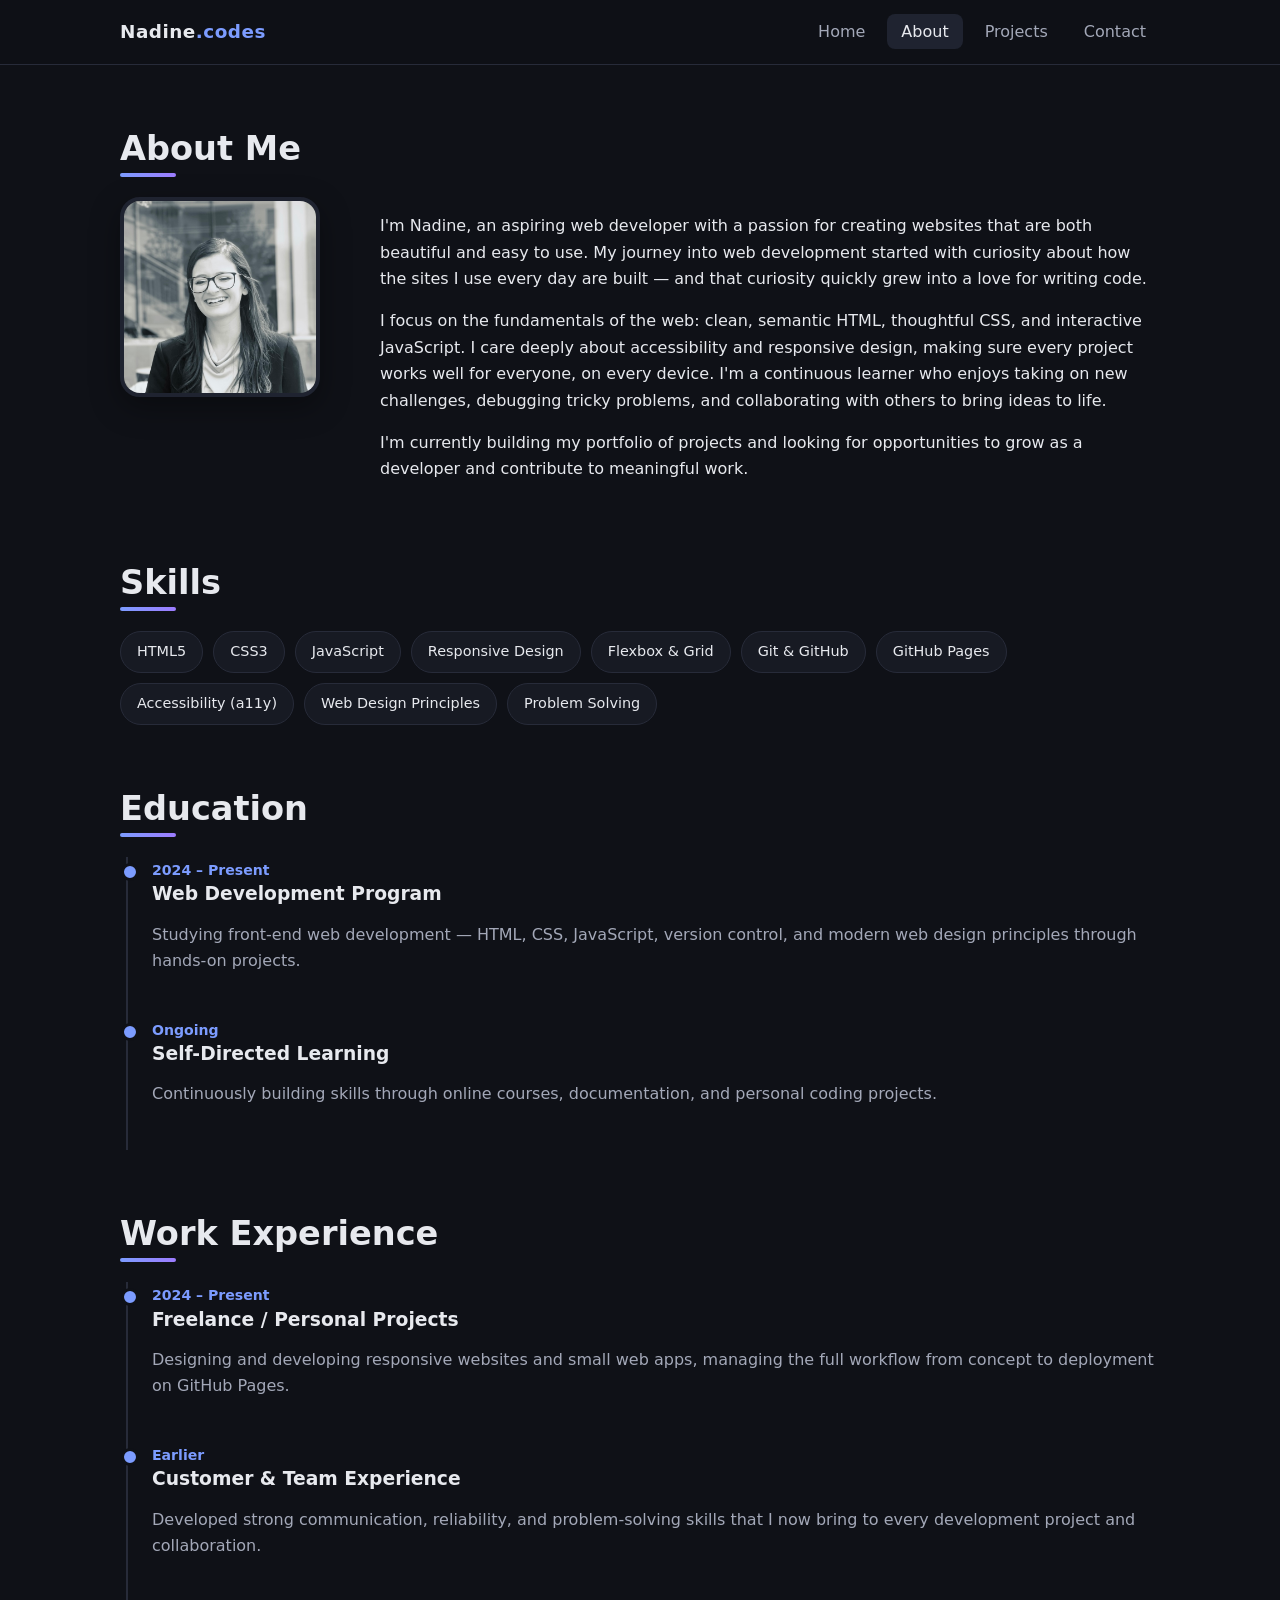
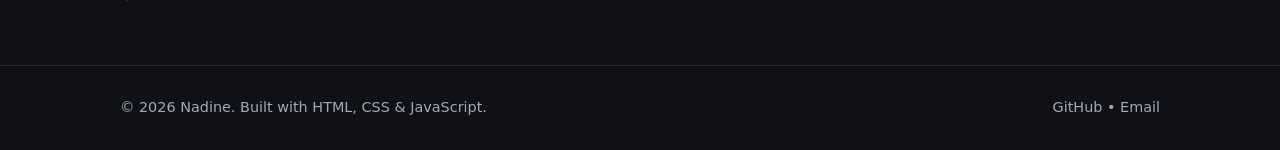
==== about.html @ cf7e8927 "Add portfolio website: home, about, projects, contact pages" ====
<!DOCTYPE html>
<html lang="en">
<head>
  <meta charset="UTF-8" />
  <meta name="viewport" content="width=device-width, initial-scale=1.0" />
  <title>About | Nadine</title>
  <meta name="description" content="About Nadine — background, skills, education, and work experience." />
  <link rel="stylesheet" href="style.css" />
</head>
<body>
  <nav class="navbar">
    <div class="container nav-inner">
      <a href="index.html" class="brand">Nadine<span>.codes</span></a>
      <button class="nav-toggle" aria-label="Toggle navigation">
        <span></span><span></span><span></span>
      </button>
      <ul class="nav-links">
        <li><a href="index.html">Home</a></li>
        <li><a href="about.html" class="active">About</a></li>
        <li><a href="projects.html">Projects</a></li>
        <li><a href="contact.html">Contact</a></li>
      </ul>
    </div>
  </nav>

  <!-- ===== Intro ===== -->
  <section>
    <div class="container">
      <h2 class="section-title">About Me</h2>
      <div class="about-grid">
        <img class="avatar-sm" src="images/profile.jpeg" alt="Professional photo of Nadine" />
        <div>
          <p>
            I'm Nadine, an aspiring web developer with a passion for creating
            websites that are both beautiful and easy to use. My journey into
            web development started with curiosity about how the sites I use
            every day are built — and that curiosity quickly grew into a love for
            writing code.
          </p>
          <p>
            I focus on the fundamentals of the web: clean, semantic HTML,
            thoughtful CSS, and interactive JavaScript. I care deeply about
            accessibility and responsive design, making sure every project works
            well for everyone, on every device. I'm a continuous learner who
            enjoys taking on new challenges, debugging tricky problems, and
            collaborating with others to bring ideas to life.
          </p>
          <p>
            I'm currently building my portfolio of projects and looking for
            opportunities to grow as a developer and contribute to meaningful
            work.
          </p>
        </div>
      </div>
    </div>
  </section>

  <!-- ===== Skills ===== -->
  <section style="padding-top:0;">
    <div class="container">
      <h2 class="section-title">Skills</h2>
      <ul class="skills-list">
        <li>HTML5</li>
        <li>CSS3</li>
        <li>JavaScript</li>
        <li>Responsive Design</li>
        <li>Flexbox &amp; Grid</li>
        <li>Git &amp; GitHub</li>
        <li>GitHub Pages</li>
        <li>Accessibility (a11y)</li>
        <li>Web Design Principles</li>
        <li>Problem Solving</li>
      </ul>
    </div>
  </section>

  <!-- ===== Education ===== -->
  <section style="padding-top:0;">
    <div class="container">
      <h2 class="section-title">Education</h2>
      <div class="timeline">
        <div class="timeline-item">
          <span class="when">2024 – Present</span>
          <h3>Web Development Program</h3>
          <p class="muted">Studying front-end web development — HTML, CSS, JavaScript, version control, and modern web design principles through hands-on projects.</p>
        </div>
        <div class="timeline-item">
          <span class="when">Ongoing</span>
          <h3>Self-Directed Learning</h3>
          <p class="muted">Continuously building skills through online courses, documentation, and personal coding projects.</p>
        </div>
      </div>
    </div>
  </section>

  <!-- ===== Experience ===== -->
  <section style="padding-top:0;">
    <div class="container">
      <h2 class="section-title">Work Experience</h2>
      <div class="timeline">
        <div class="timeline-item">
          <span class="when">2024 – Present</span>
          <h3>Freelance / Personal Projects</h3>
          <p class="muted">Designing and developing responsive websites and small web apps, managing the full workflow from concept to deployment on GitHub Pages.</p>
        </div>
        <div class="timeline-item">
          <span class="when">Earlier</span>
          <h3>Customer &amp; Team Experience</h3>
          <p class="muted">Developed strong communication, reliability, and problem-solving skills that I now bring to every development project and collaboration.</p>
        </div>
      </div>
    </div>
  </section>

  <footer class="footer">
    <div class="container footer-inner">
      <span>© <span id="year"></span> Nadine. Built with HTML, CSS &amp; JavaScript.</span>
      <span>
        <a href="https://github.com/nadine-codes" target="_blank" rel="noopener">GitHub</a> •
        <a href="mailto:astroam3@gmail.com">Email</a>
      </span>
    </div>
  </footer>

  <script src="script.js"></script>
</body>
</html>
---- style.css ----
/* ===== Design tokens ===== */
:root {
  --bg: #0f1117;
  --surface: #171a23;
  --surface-2: #1f2330;
  --text: #e7e9ee;
  --muted: #a3a8b8;
  --accent: #7c9cff;
  --accent-2: #9d7cff;
  --border: #272b39;
  --radius: 14px;
  --shadow: 0 10px 30px rgba(0, 0, 0, 0.35);
  --maxw: 1080px;
  --font: "Segoe UI", system-ui, -apple-system, Roboto, Helvetica, Arial, sans-serif;
}

/* ===== Base ===== */
* { box-sizing: border-box; }

html { scroll-behavior: smooth; }

body {
  margin: 0;
  font-family: var(--font);
  background: var(--bg);
  color: var(--text);
  line-height: 1.65;
  -webkit-font-smoothing: antialiased;
}

a { color: var(--accent); text-decoration: none; }
a:hover { text-decoration: underline; }

img { max-width: 100%; display: block; }

.container {
  width: 100%;
  max-width: var(--maxw);
  margin: 0 auto;
  padding: 0 20px;
}

section { padding: 64px 0; }

h1, h2, h3 { line-height: 1.2; margin-top: 0; }
h1 { font-size: clamp(2rem, 5vw, 3rem); }
h2 { font-size: clamp(1.5rem, 4vw, 2.1rem); }

.section-title {
  position: relative;
  display: inline-block;
  margin-bottom: 28px;
}
.section-title::after {
  content: "";
  position: absolute;
  left: 0;
  bottom: -8px;
  width: 56px;
  height: 4px;
  border-radius: 4px;
  background: linear-gradient(90deg, var(--accent), var(--accent-2));
}

.muted { color: var(--muted); }
.center { text-align: center; }

/* ===== Buttons ===== */
.btn {
  display: inline-block;
  padding: 12px 22px;
  border-radius: 999px;
  font-weight: 600;
  border: 1px solid transparent;
  cursor: pointer;
  transition: transform 0.15s ease, box-shadow 0.15s ease, background 0.15s ease;
}
.btn:hover { text-decoration: none; transform: translateY(-2px); }
.btn-primary {
  background: linear-gradient(90deg, var(--accent), var(--accent-2));
  color: #0f1117;
  box-shadow: var(--shadow);
}
.btn-ghost {
  border-color: var(--border);
  color: var(--text);
  background: transparent;
}
.btn-ghost:hover { background: var(--surface-2); }

/* ===== Navbar ===== */
.navbar {
  position: sticky;
  top: 0;
  z-index: 100;
  background: rgba(15, 17, 23, 0.85);
  backdrop-filter: blur(10px);
  border-bottom: 1px solid var(--border);
}
.nav-inner {
  display: flex;
  align-items: center;
  justify-content: space-between;
  height: 64px;
}
.brand {
  font-weight: 800;
  font-size: 1.15rem;
  color: var(--text);
  letter-spacing: 0.5px;
}
.brand:hover { text-decoration: none; }
.brand span { color: var(--accent); }

.nav-links {
  display: flex;
  gap: 8px;
  list-style: none;
  margin: 0;
  padding: 0;
}
.nav-links a {
  color: var(--muted);
  padding: 8px 14px;
  border-radius: 8px;
  font-weight: 500;
}
.nav-links a:hover { color: var(--text); background: var(--surface-2); text-decoration: none; }
.nav-links a.active { color: var(--text); background: var(--surface-2); }

.nav-toggle {
  display: none;
  background: none;
  border: 1px solid var(--border);
  border-radius: 8px;
  width: 42px;
  height: 38px;
  cursor: pointer;
  flex-direction: column;
  justify-content: center;
  align-items: center;
  gap: 4px;
}
.nav-toggle span {
  width: 20px; height: 2px; background: var(--text); display: block;
  transition: 0.2s ease;
}

/* ===== Hero ===== */
.hero {
  padding: 80px 0 64px;
}
.hero-grid {
  display: grid;
  grid-template-columns: 1fr 320px;
  gap: 48px;
  align-items: center;
}
.hero .eyebrow {
  color: var(--accent);
  font-weight: 600;
  letter-spacing: 1px;
  text-transform: uppercase;
  font-size: 0.85rem;
}
.hero p.lead { font-size: 1.15rem; color: var(--muted); max-width: 60ch; }
.hero-actions { margin-top: 26px; display: flex; gap: 14px; flex-wrap: wrap; }

.avatar {
  width: 280px;
  height: 280px;
  border-radius: 50%;
  object-fit: cover;
  margin: 0 auto;
  border: 4px solid var(--surface-2);
  box-shadow: var(--shadow);
}
.avatar-sm {
  width: 200px;
  height: 200px;
  border-radius: 20px;
  object-fit: cover;
  border: 4px solid var(--surface-2);
  box-shadow: var(--shadow);
}

/* ===== Cards / grids ===== */
.grid { display: grid; gap: 22px; }
.grid-3 { grid-template-columns: repeat(3, 1fr); }
.grid-2 { grid-template-columns: repeat(2, 1fr); }

.card {
  background: var(--surface);
  border: 1px solid var(--border);
  border-radius: var(--radius);
  padding: 24px;
  transition: transform 0.18s ease, border-color 0.18s ease;
}
.card:hover { transform: translateY(-4px); border-color: var(--accent); }
.card h3 { margin-bottom: 8px; }
.card .tags { margin-top: 14px; display: flex; flex-wrap: wrap; gap: 8px; }
.tag {
  font-size: 0.78rem;
  background: var(--surface-2);
  color: var(--muted);
  padding: 4px 10px;
  border-radius: 999px;
  border: 1px solid var(--border);
}
.card-links { margin-top: 16px; display: flex; gap: 16px; font-weight: 600; font-size: 0.92rem; }

/* ===== About layout ===== */
.about-grid {
  display: grid;
  grid-template-columns: 220px 1fr;
  gap: 40px;
  align-items: start;
}
.skills-list { display: flex; flex-wrap: wrap; gap: 10px; padding: 0; list-style: none; margin: 0; }
.skills-list li {
  background: var(--surface);
  border: 1px solid var(--border);
  padding: 8px 16px;
  border-radius: 999px;
  font-size: 0.9rem;
}

.timeline { border-left: 2px solid var(--border); padding-left: 24px; margin-left: 6px; }
.timeline-item { position: relative; padding-bottom: 26px; }
.timeline-item::before {
  content: "";
  position: absolute;
  left: -31px;
  top: 6px;
  width: 12px; height: 12px;
  border-radius: 50%;
  background: var(--accent);
  border: 3px solid var(--bg);
}
.timeline-item h3 { margin-bottom: 2px; }
.timeline-item .when { color: var(--accent); font-size: 0.88rem; font-weight: 600; }

/* ===== Contact ===== */
.contact-grid { display: grid; grid-template-columns: 1fr 1fr; gap: 40px; }
.contact-list { list-style: none; padding: 0; margin: 0; }
.contact-list li { margin-bottom: 16px; display: flex; gap: 12px; align-items: center; }
.contact-list .ico {
  width: 40px; height: 40px; flex: none;
  display: grid; place-items: center;
  background: var(--surface-2); border-radius: 10px; font-size: 1.1rem;
}

form .field { margin-bottom: 18px; }
form label { display: block; margin-bottom: 6px; font-weight: 600; font-size: 0.92rem; }
form input, form textarea {
  width: 100%;
  padding: 12px 14px;
  background: var(--surface);
  border: 1px solid var(--border);
  border-radius: 10px;
  color: var(--text);
  font-family: inherit;
  font-size: 1rem;
}
form input:focus, form textarea:focus { outline: 2px solid var(--accent); border-color: transparent; }
.form-note { margin-top: 14px; font-size: 0.9rem; }
.form-note.ok { color: #6ee7a8; }

/* ===== Footer ===== */
.footer {
  border-top: 1px solid var(--border);
  padding: 30px 0;
  color: var(--muted);
  font-size: 0.9rem;
}
.footer .footer-inner { display: flex; justify-content: space-between; flex-wrap: wrap; gap: 12px; }
.footer a { color: var(--muted); }
.footer a:hover { color: var(--text); }

/* ===== Responsive ===== */
@media (max-width: 820px) {
  .hero-grid { grid-template-columns: 1fr; text-align: center; }
  .hero-actions { justify-content: center; }
  .avatar { order: -1; }
  .about-grid { grid-template-columns: 1fr; }
  .grid-3 { grid-template-columns: 1fr; }
  .grid-2 { grid-template-columns: 1fr; }
  .contact-grid { grid-template-columns: 1fr; }

  .nav-toggle { display: flex; }
  .nav-links {
    position: absolute;
    top: 64px;
    right: 0;
    left: 0;
    flex-direction: column;
    background: var(--surface);
    border-bottom: 1px solid var(--border);
    padding: 12px;
    gap: 4px;
    display: none;
  }
  .nav-links.open { display: flex; }
  .nav-links a { padding: 12px 14px; }
}
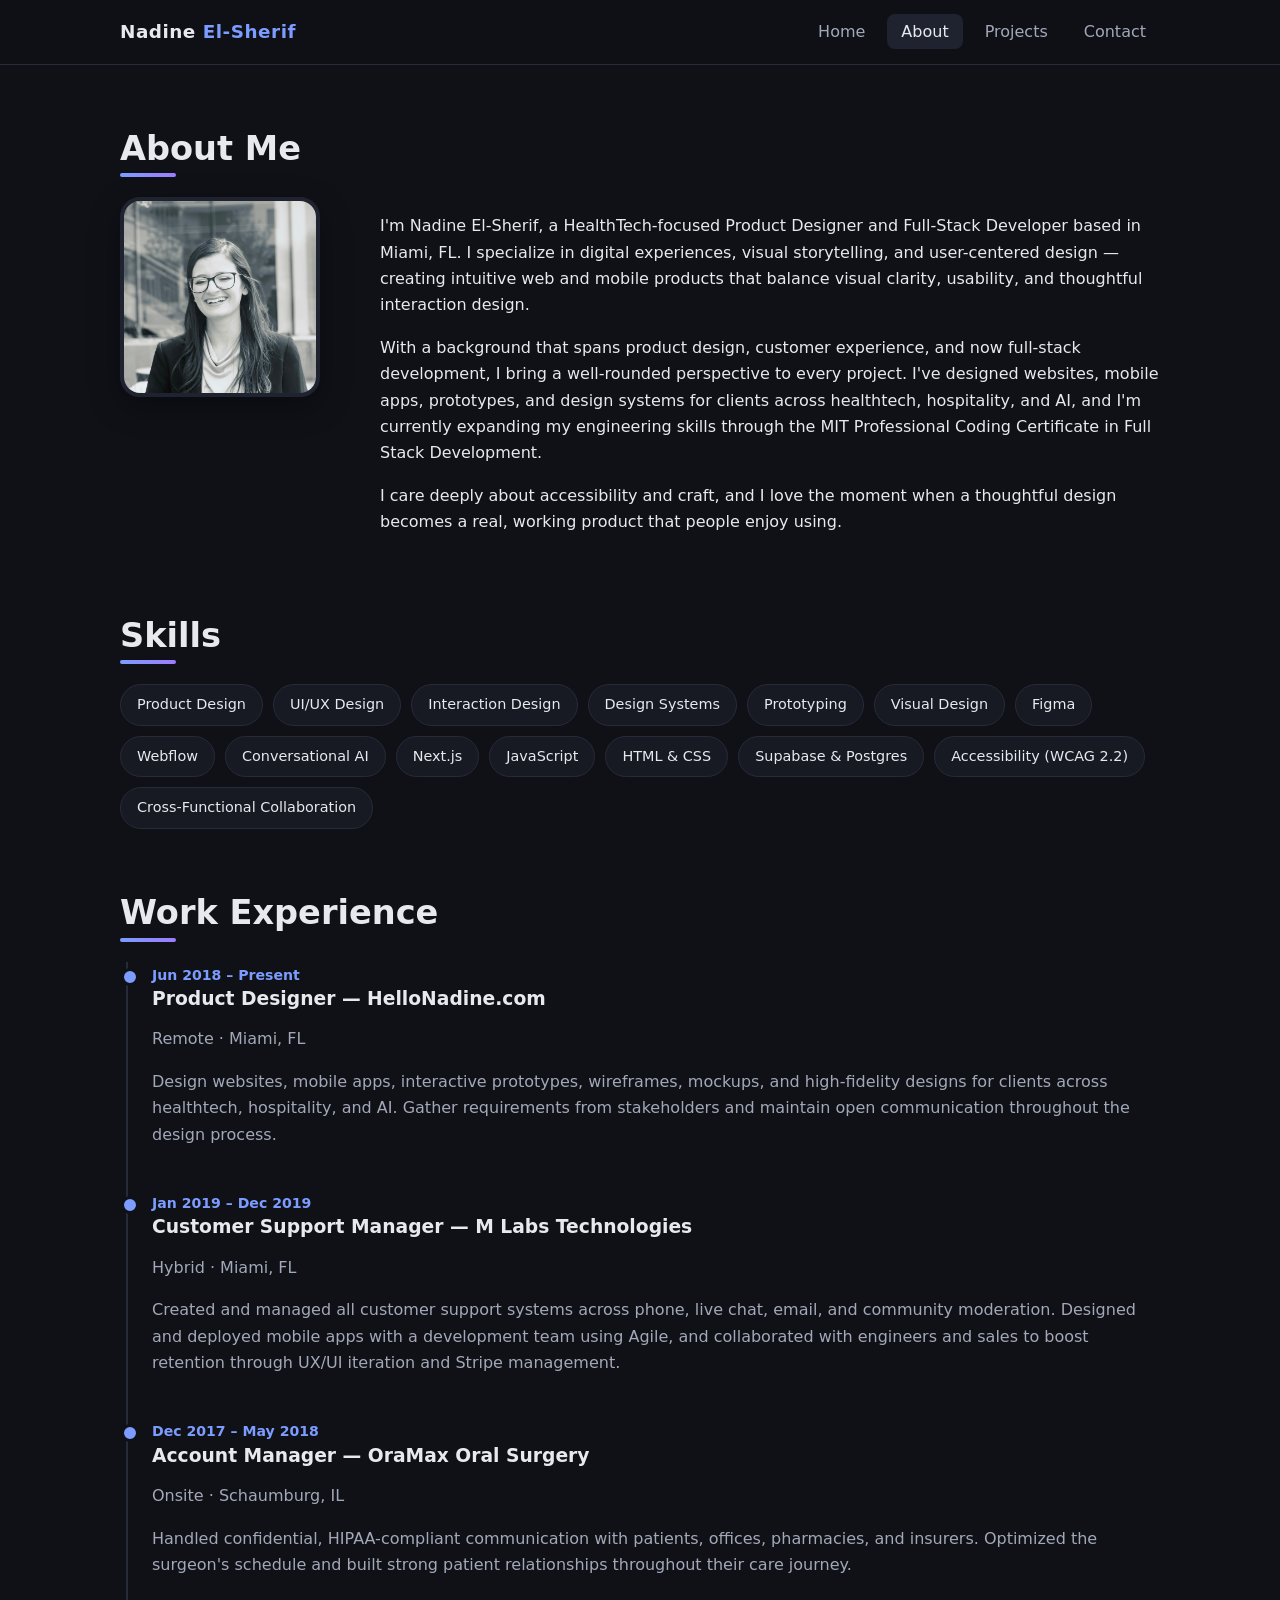
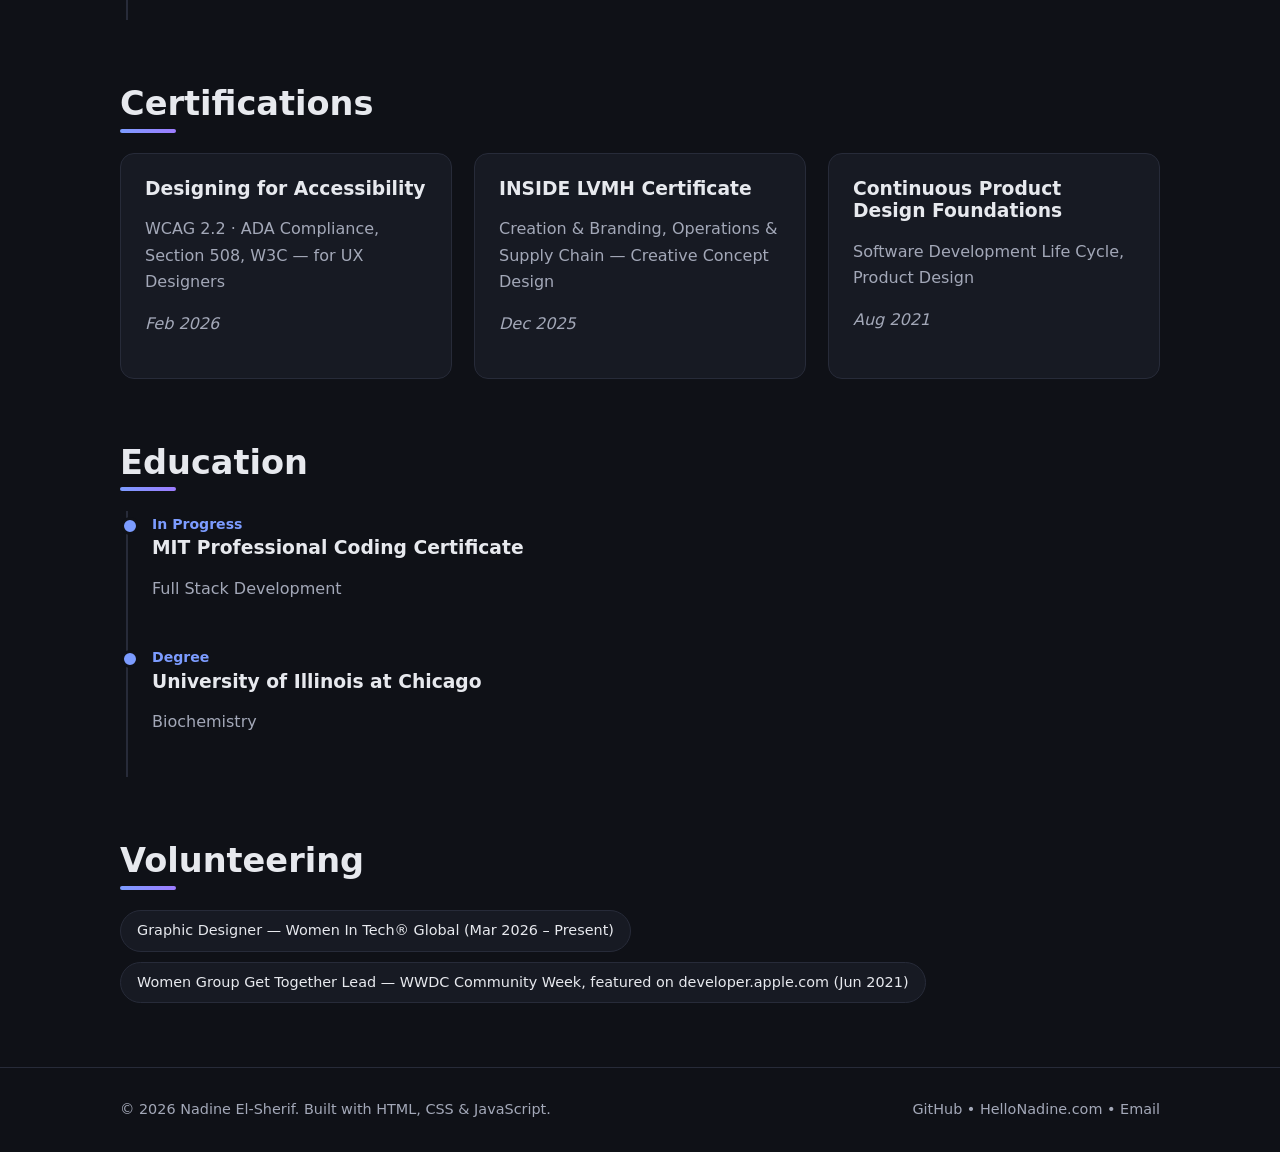
==== commit e6303edd: "Update portfolio content with real profile (Nadine El-Sherif)" ====
--- a/about.html
+++ b/about.html
@@ -3,14 +3,14 @@
 <head>
   <meta charset="UTF-8" />
   <meta name="viewport" content="width=device-width, initial-scale=1.0" />
-  <title>About | Nadine</title>
-  <meta name="description" content="About Nadine — background, skills, education, and work experience." />
+  <title>About | Nadine El-Sherif</title>
+  <meta name="description" content="About Nadine El-Sherif — Product Designer and Full-Stack Developer. Skills, experience, certifications, and education." />
   <link rel="stylesheet" href="style.css" />
 </head>
 <body>
   <nav class="navbar">
     <div class="container nav-inner">
-      <a href="index.html" class="brand">Nadine<span>.codes</span></a>
+      <a href="index.html" class="brand">Nadine<span> El-Sherif</span></a>
       <button class="nav-toggle" aria-label="Toggle navigation">
         <span></span><span></span><span></span>
       </button>
@@ -28,27 +28,27 @@
     <div class="container">
       <h2 class="section-title">About Me</h2>
       <div class="about-grid">
-        <img class="avatar-sm" src="images/profile.jpeg" alt="Professional photo of Nadine" />
+        <img class="avatar-sm" src="images/profile.jpeg" alt="Professional photo of Nadine El-Sherif" />
         <div>
           <p>
-            I'm Nadine, an aspiring web developer with a passion for creating
-            websites that are both beautiful and easy to use. My journey into
-            web development started with curiosity about how the sites I use
-            every day are built — and that curiosity quickly grew into a love for
-            writing code.
+            I'm Nadine El-Sherif, a HealthTech-focused Product Designer and
+            Full-Stack Developer based in Miami, FL. I specialize in digital
+            experiences, visual storytelling, and user-centered design — creating
+            intuitive web and mobile products that balance visual clarity,
+            usability, and thoughtful interaction design.
           </p>
           <p>
-            I focus on the fundamentals of the web: clean, semantic HTML,
-            thoughtful CSS, and interactive JavaScript. I care deeply about
-            accessibility and responsive design, making sure every project works
-            well for everyone, on every device. I'm a continuous learner who
-            enjoys taking on new challenges, debugging tricky problems, and
-            collaborating with others to bring ideas to life.
+            With a background that spans product design, customer experience, and
+            now full-stack development, I bring a well-rounded perspective to
+            every project. I've designed websites, mobile apps, prototypes, and
+            design systems for clients across healthtech, hospitality, and AI, and
+            I'm currently expanding my engineering skills through the MIT
+            Professional Coding Certificate in Full Stack Development.
           </p>
           <p>
-            I'm currently building my portfolio of projects and looking for
-            opportunities to grow as a developer and contribute to meaningful
-            work.
+            I care deeply about accessibility and craft, and I love the moment
+            when a thoughtful design becomes a real, working product that people
+            enjoy using.
           </p>
         </div>
       </div>
@@ -60,17 +60,88 @@
     <div class="container">
       <h2 class="section-title">Skills</h2>
       <ul class="skills-list">
-        <li>HTML5</li>
-        <li>CSS3</li>
+        <li>Product Design</li>
+        <li>UI/UX Design</li>
+        <li>Interaction Design</li>
+        <li>Design Systems</li>
+        <li>Prototyping</li>
+        <li>Visual Design</li>
+        <li>Figma</li>
+        <li>Webflow</li>
+        <li>Conversational AI</li>
+        <li>Next.js</li>
         <li>JavaScript</li>
-        <li>Responsive Design</li>
-        <li>Flexbox &amp; Grid</li>
-        <li>Git &amp; GitHub</li>
-        <li>GitHub Pages</li>
-        <li>Accessibility (a11y)</li>
-        <li>Web Design Principles</li>
-        <li>Problem Solving</li>
+        <li>HTML &amp; CSS</li>
+        <li>Supabase &amp; Postgres</li>
+        <li>Accessibility (WCAG 2.2)</li>
+        <li>Cross-Functional Collaboration</li>
       </ul>
+    </div>
+  </section>
+
+  <!-- ===== Experience ===== -->
+  <section style="padding-top:0;">
+    <div class="container">
+      <h2 class="section-title">Work Experience</h2>
+      <div class="timeline">
+        <div class="timeline-item">
+          <span class="when">Jun 2018 – Present</span>
+          <h3>Product Designer — HelloNadine.com</h3>
+          <p class="muted">Remote · Miami, FL</p>
+          <p class="muted">
+            Design websites, mobile apps, interactive prototypes, wireframes,
+            mockups, and high-fidelity designs for clients across healthtech,
+            hospitality, and AI. Gather requirements from stakeholders and
+            maintain open communication throughout the design process.
+          </p>
+        </div>
+        <div class="timeline-item">
+          <span class="when">Jan 2019 – Dec 2019</span>
+          <h3>Customer Support Manager — M Labs Technologies</h3>
+          <p class="muted">Hybrid · Miami, FL</p>
+          <p class="muted">
+            Created and managed all customer support systems across phone, live
+            chat, email, and community moderation. Designed and deployed mobile
+            apps with a development team using Agile, and collaborated with
+            engineers and sales to boost retention through UX/UI iteration and
+            Stripe management.
+          </p>
+        </div>
+        <div class="timeline-item">
+          <span class="when">Dec 2017 – May 2018</span>
+          <h3>Account Manager — OraMax Oral Surgery</h3>
+          <p class="muted">Onsite · Schaumburg, IL</p>
+          <p class="muted">
+            Handled confidential, HIPAA-compliant communication with patients,
+            offices, pharmacies, and insurers. Optimized the surgeon's schedule
+            and built strong patient relationships throughout their care journey.
+          </p>
+        </div>
+      </div>
+    </div>
+  </section>
+
+  <!-- ===== Certifications ===== -->
+  <section style="padding-top:0;">
+    <div class="container">
+      <h2 class="section-title">Certifications</h2>
+      <div class="grid grid-3">
+        <div class="card">
+          <h3>Designing for Accessibility</h3>
+          <p class="muted">WCAG 2.2 · ADA Compliance, Section 508, W3C — for UX Designers</p>
+          <p class="muted"><em>Feb 2026</em></p>
+        </div>
+        <div class="card">
+          <h3>INSIDE LVMH Certificate</h3>
+          <p class="muted">Creation &amp; Branding, Operations &amp; Supply Chain — Creative Concept Design</p>
+          <p class="muted"><em>Dec 2025</em></p>
+        </div>
+        <div class="card">
+          <h3>Continuous Product Design Foundations</h3>
+          <p class="muted">Software Development Life Cycle, Product Design</p>
+          <p class="muted"><em>Aug 2021</em></p>
+        </div>
+      </div>
     </div>
   </section>
 
@@ -80,44 +151,37 @@
       <h2 class="section-title">Education</h2>
       <div class="timeline">
         <div class="timeline-item">
-          <span class="when">2024 – Present</span>
-          <h3>Web Development Program</h3>
-          <p class="muted">Studying front-end web development — HTML, CSS, JavaScript, version control, and modern web design principles through hands-on projects.</p>
+          <span class="when">In Progress</span>
+          <h3>MIT Professional Coding Certificate</h3>
+          <p class="muted">Full Stack Development</p>
         </div>
         <div class="timeline-item">
-          <span class="when">Ongoing</span>
-          <h3>Self-Directed Learning</h3>
-          <p class="muted">Continuously building skills through online courses, documentation, and personal coding projects.</p>
+          <span class="when">Degree</span>
+          <h3>University of Illinois at Chicago</h3>
+          <p class="muted">Biochemistry</p>
         </div>
       </div>
     </div>
   </section>
 
-  <!-- ===== Experience ===== -->
+  <!-- ===== Volunteering ===== -->
   <section style="padding-top:0;">
     <div class="container">
-      <h2 class="section-title">Work Experience</h2>
-      <div class="timeline">
-        <div class="timeline-item">
-          <span class="when">2024 – Present</span>
-          <h3>Freelance / Personal Projects</h3>
-          <p class="muted">Designing and developing responsive websites and small web apps, managing the full workflow from concept to deployment on GitHub Pages.</p>
-        </div>
-        <div class="timeline-item">
-          <span class="when">Earlier</span>
-          <h3>Customer &amp; Team Experience</h3>
-          <p class="muted">Developed strong communication, reliability, and problem-solving skills that I now bring to every development project and collaboration.</p>
-        </div>
-      </div>
+      <h2 class="section-title">Volunteering</h2>
+      <ul class="skills-list" style="flex-direction:column; align-items:flex-start;">
+        <li>Graphic Designer — Women In Tech® Global (Mar 2026 – Present)</li>
+        <li>Women Group Get Together Lead — WWDC Community Week, featured on developer.apple.com (Jun 2021)</li>
+      </ul>
     </div>
   </section>
 
   <footer class="footer">
     <div class="container footer-inner">
-      <span>© <span id="year"></span> Nadine. Built with HTML, CSS &amp; JavaScript.</span>
+      <span>© <span id="year"></span> Nadine El-Sherif. Built with HTML, CSS &amp; JavaScript.</span>
       <span>
         <a href="https://github.com/nadine-codes" target="_blank" rel="noopener">GitHub</a> •
-        <a href="mailto:astroam3@gmail.com">Email</a>
+        <a href="https://hellonadine.com" target="_blank" rel="noopener">HelloNadine.com</a> •
+        <a href="mailto:nadine7e@gmail.com">Email</a>
       </span>
     </div>
   </footer>
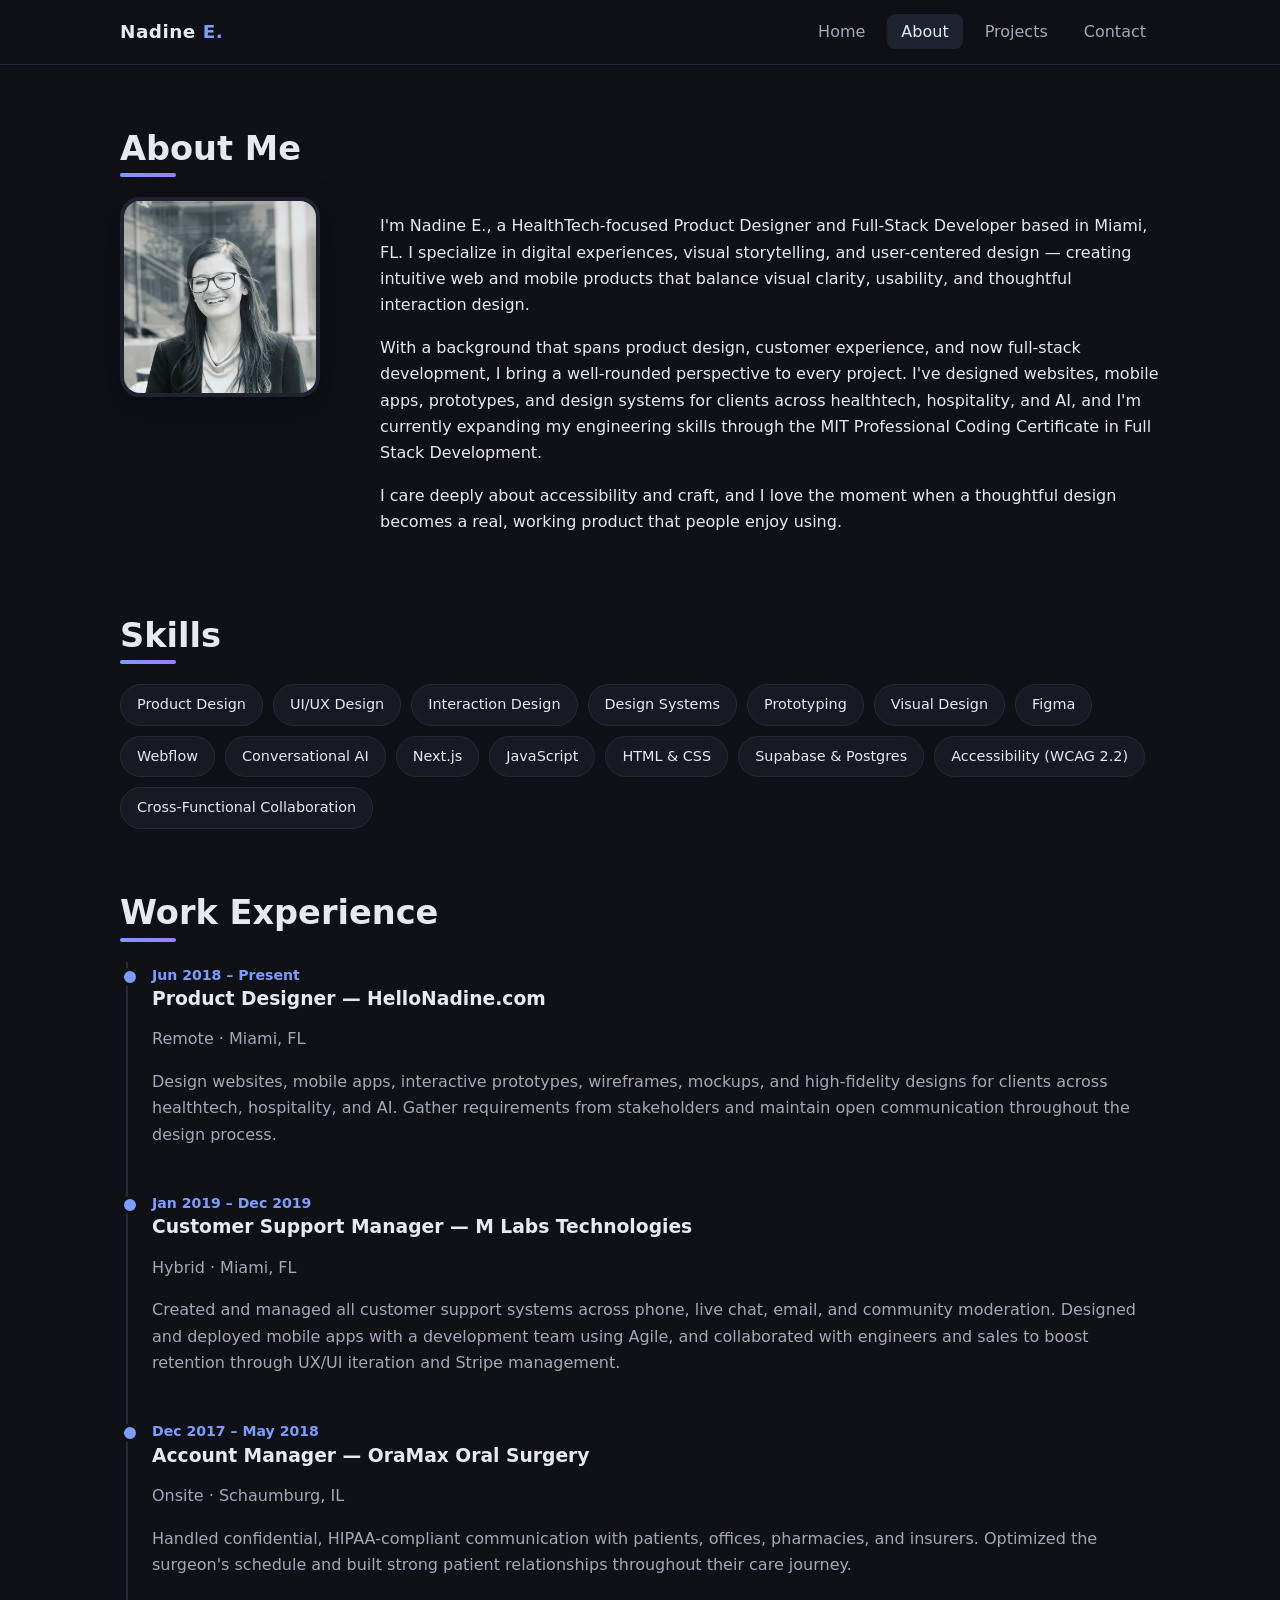
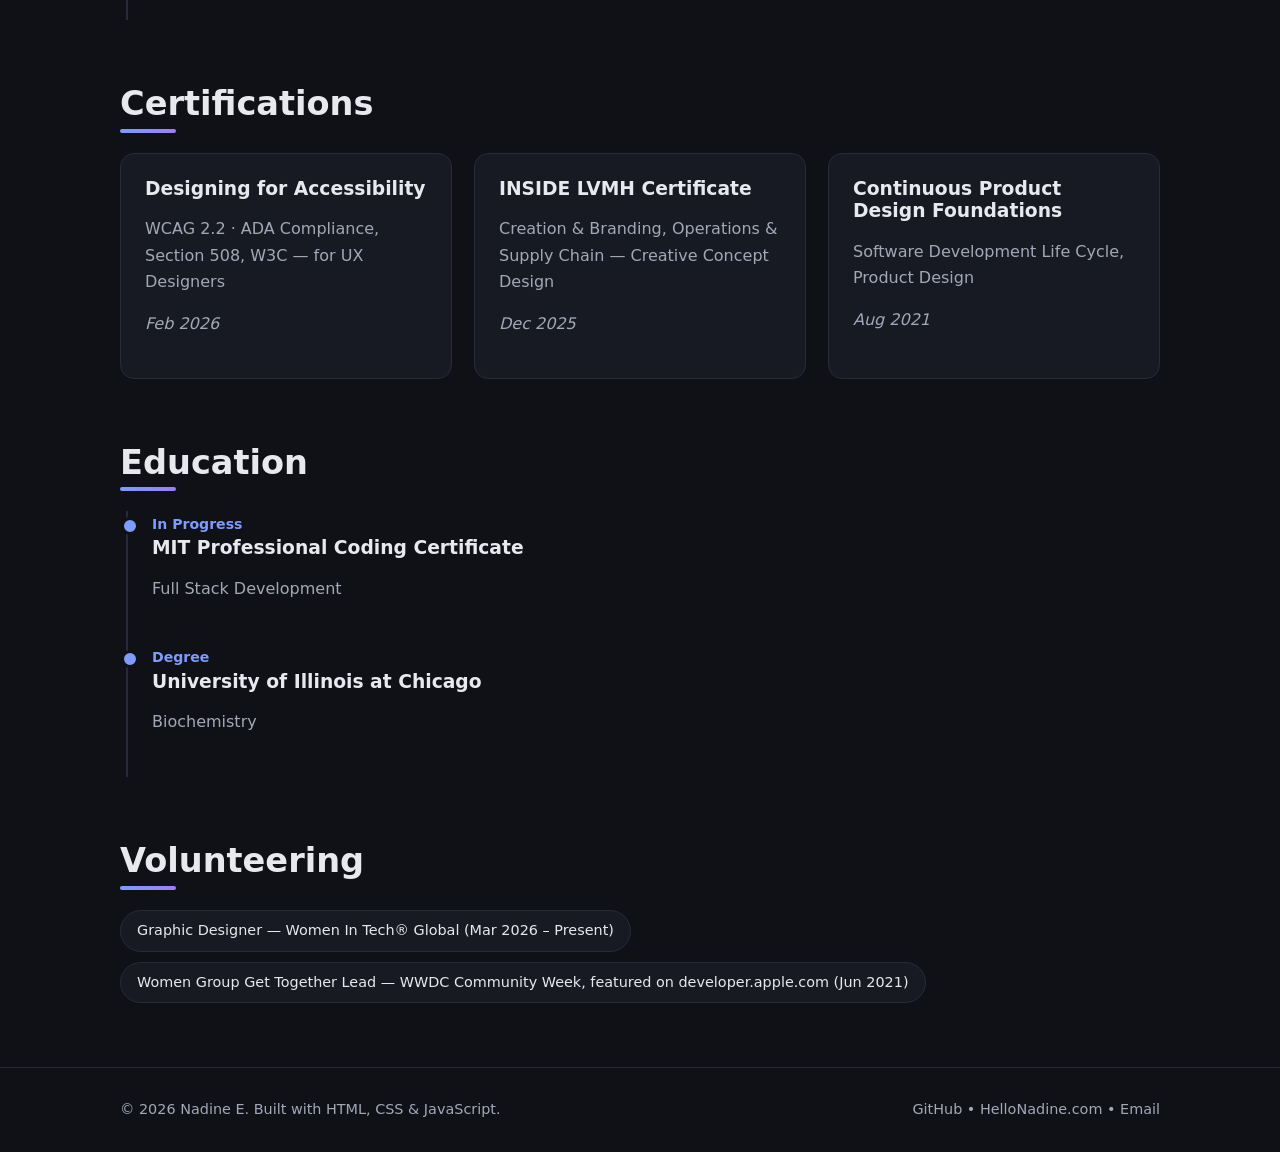
==== commit b306b7fc: "Restore separate About/Projects pages; update name, email, remove phone" ====
--- a/about.html
+++ b/about.html
@@ -3,14 +3,14 @@
 <head>
   <meta charset="UTF-8" />
   <meta name="viewport" content="width=device-width, initial-scale=1.0" />
-  <title>About | Nadine El-Sherif</title>
-  <meta name="description" content="About Nadine El-Sherif — Product Designer and Full-Stack Developer. Skills, experience, certifications, and education." />
+  <title>About | Nadine E.</title>
+  <meta name="description" content="About Nadine E. — Product Designer and Full-Stack Developer. Skills, experience, certifications, and education." />
   <link rel="stylesheet" href="style.css" />
 </head>
 <body>
   <nav class="navbar">
     <div class="container nav-inner">
-      <a href="index.html" class="brand">Nadine<span> El-Sherif</span></a>
+      <a href="index.html" class="brand">Nadine<span> E.</span></a>
       <button class="nav-toggle" aria-label="Toggle navigation">
         <span></span><span></span><span></span>
       </button>
@@ -28,10 +28,10 @@
     <div class="container">
       <h2 class="section-title">About Me</h2>
       <div class="about-grid">
-        <img class="avatar-sm" src="images/profile.jpeg" alt="Professional photo of Nadine El-Sherif" />
+        <img class="avatar-sm" src="images/profile.jpeg" alt="Professional photo of Nadine E." />
         <div>
           <p>
-            I'm Nadine El-Sherif, a HealthTech-focused Product Designer and
+            I'm Nadine E., a HealthTech-focused Product Designer and
             Full-Stack Developer based in Miami, FL. I specialize in digital
             experiences, visual storytelling, and user-centered design — creating
             intuitive web and mobile products that balance visual clarity,
@@ -177,11 +177,11 @@
 
   <footer class="footer">
     <div class="container footer-inner">
-      <span>© <span id="year"></span> Nadine El-Sherif. Built with HTML, CSS &amp; JavaScript.</span>
+      <span>© <span id="year"></span> Nadine E. Built with HTML, CSS &amp; JavaScript.</span>
       <span>
         <a href="https://github.com/nadine-codes" target="_blank" rel="noopener">GitHub</a> •
         <a href="https://hellonadine.com" target="_blank" rel="noopener">HelloNadine.com</a> •
-        <a href="mailto:nadine7e@gmail.com">Email</a>
+        <a href="mailto:hellonadine@proton.me">Email</a>
       </span>
     </div>
   </footer>
--- a/style.css
+++ b/style.css
@@ -17,7 +17,7 @@
 /* ===== Base ===== */
 * { box-sizing: border-box; }
 
-html { scroll-behavior: smooth; }
+html { scroll-behavior: smooth; scroll-padding-top: 80px; }
 
 body {
   margin: 0;
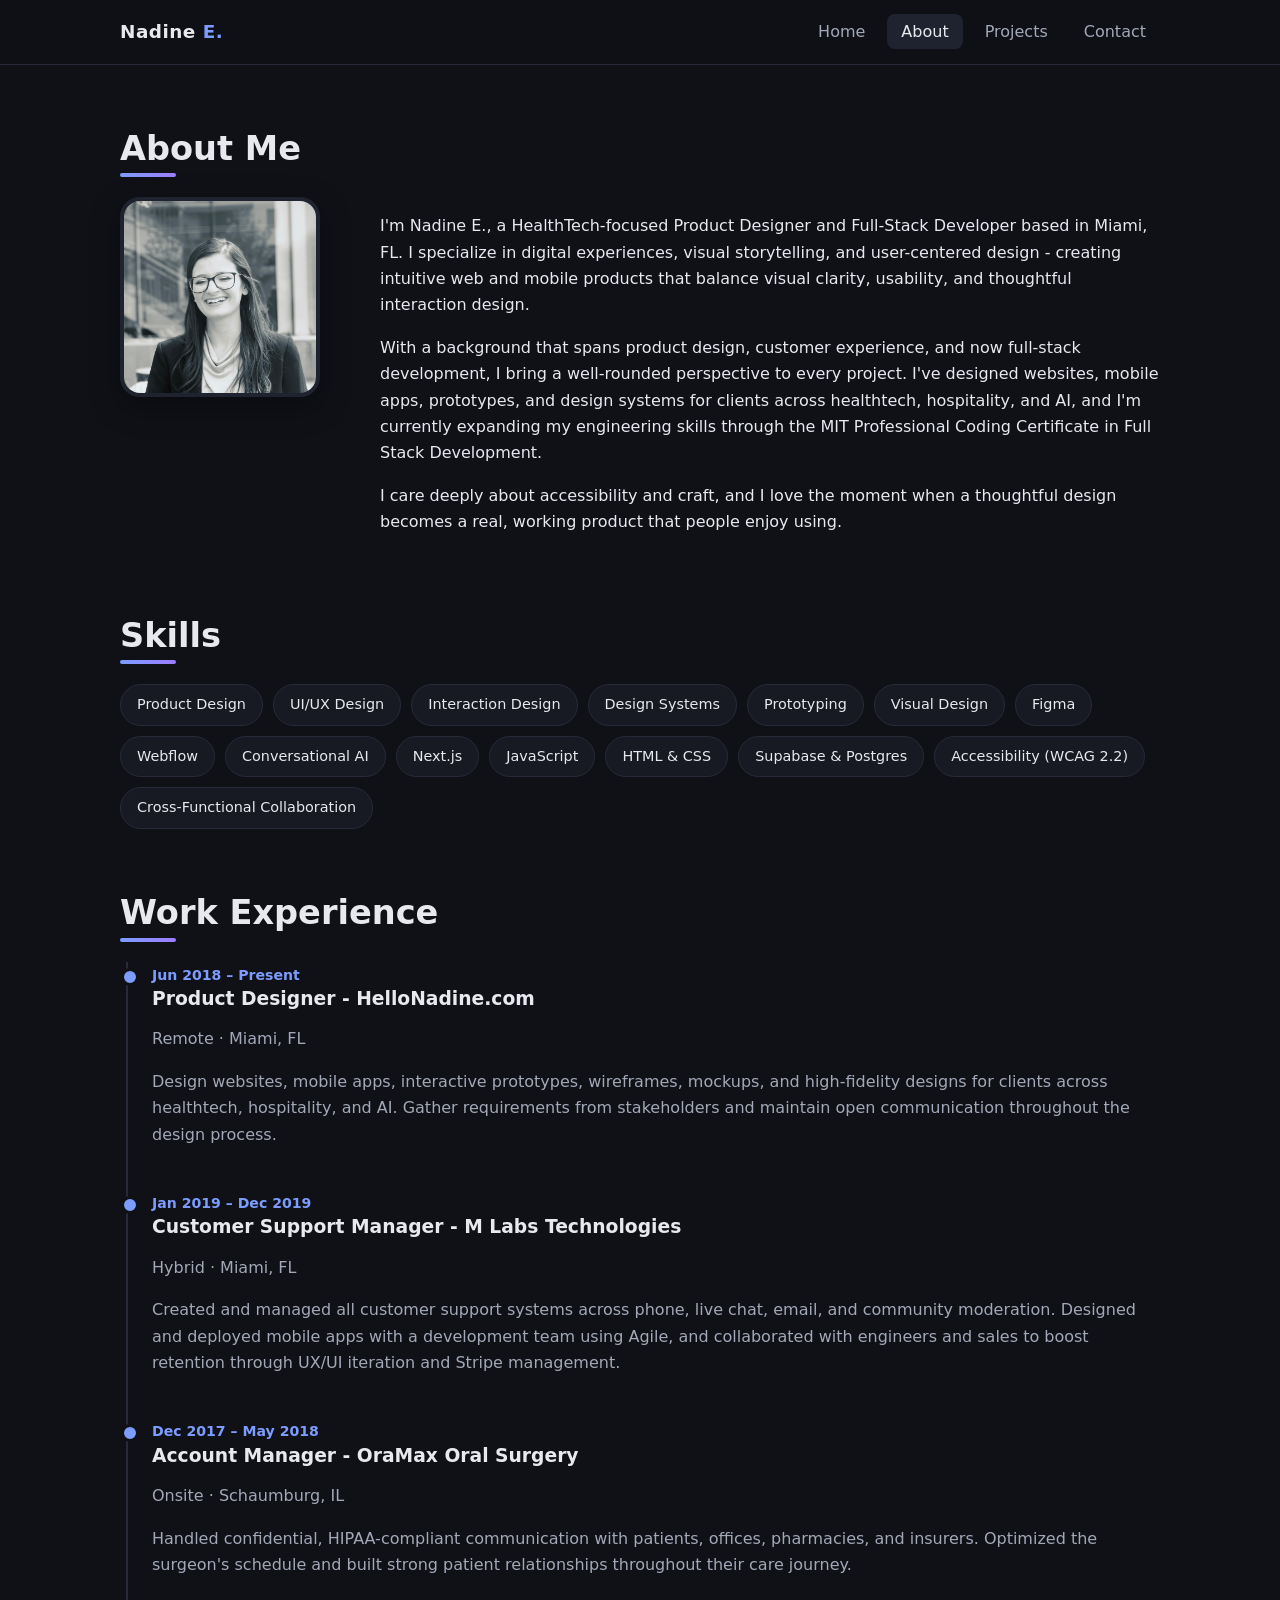
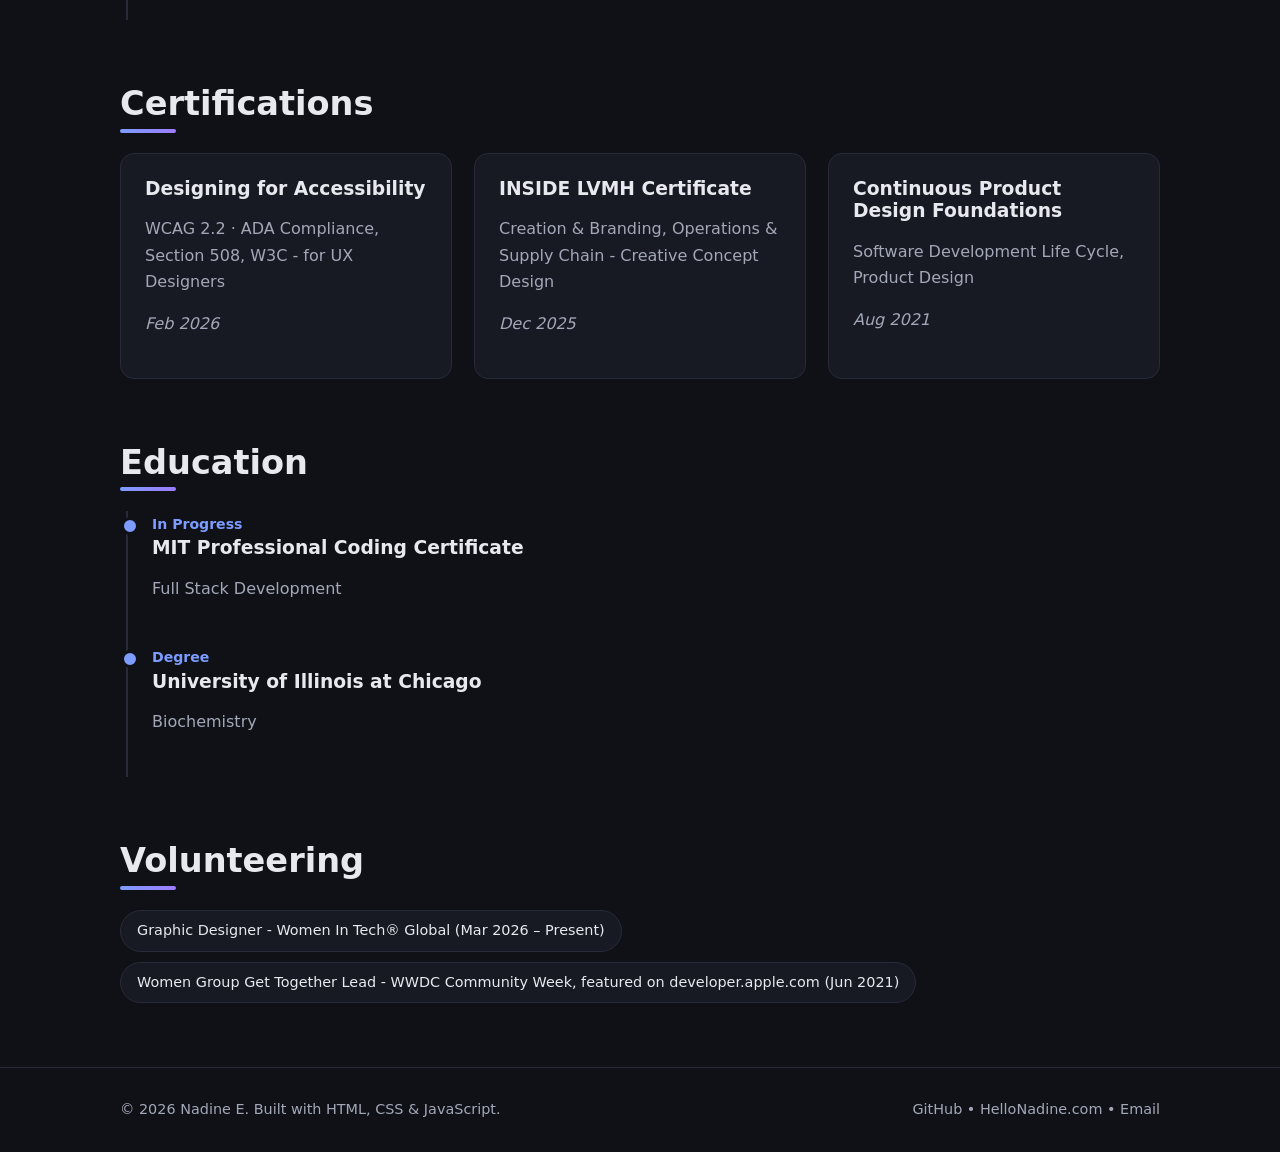
==== commit b4f1f3fc: "Replace em-dashes with hyphens" ====
--- a/about.html
+++ b/about.html
@@ -4,7 +4,7 @@
   <meta charset="UTF-8" />
   <meta name="viewport" content="width=device-width, initial-scale=1.0" />
   <title>About | Nadine E.</title>
-  <meta name="description" content="About Nadine E. — Product Designer and Full-Stack Developer. Skills, experience, certifications, and education." />
+  <meta name="description" content="About Nadine E. - Product Designer and Full-Stack Developer. Skills, experience, certifications, and education." />
   <link rel="stylesheet" href="style.css" />
 </head>
 <body>
@@ -33,7 +33,7 @@
           <p>
             I'm Nadine E., a HealthTech-focused Product Designer and
             Full-Stack Developer based in Miami, FL. I specialize in digital
-            experiences, visual storytelling, and user-centered design — creating
+            experiences, visual storytelling, and user-centered design - creating
             intuitive web and mobile products that balance visual clarity,
             usability, and thoughtful interaction design.
           </p>
@@ -86,7 +86,7 @@
       <div class="timeline">
         <div class="timeline-item">
           <span class="when">Jun 2018 – Present</span>
-          <h3>Product Designer — HelloNadine.com</h3>
+          <h3>Product Designer - HelloNadine.com</h3>
           <p class="muted">Remote · Miami, FL</p>
           <p class="muted">
             Design websites, mobile apps, interactive prototypes, wireframes,
@@ -97,7 +97,7 @@
         </div>
         <div class="timeline-item">
           <span class="when">Jan 2019 – Dec 2019</span>
-          <h3>Customer Support Manager — M Labs Technologies</h3>
+          <h3>Customer Support Manager - M Labs Technologies</h3>
           <p class="muted">Hybrid · Miami, FL</p>
           <p class="muted">
             Created and managed all customer support systems across phone, live
@@ -109,7 +109,7 @@
         </div>
         <div class="timeline-item">
           <span class="when">Dec 2017 – May 2018</span>
-          <h3>Account Manager — OraMax Oral Surgery</h3>
+          <h3>Account Manager - OraMax Oral Surgery</h3>
           <p class="muted">Onsite · Schaumburg, IL</p>
           <p class="muted">
             Handled confidential, HIPAA-compliant communication with patients,
@@ -128,12 +128,12 @@
       <div class="grid grid-3">
         <div class="card">
           <h3>Designing for Accessibility</h3>
-          <p class="muted">WCAG 2.2 · ADA Compliance, Section 508, W3C — for UX Designers</p>
+          <p class="muted">WCAG 2.2 · ADA Compliance, Section 508, W3C - for UX Designers</p>
           <p class="muted"><em>Feb 2026</em></p>
         </div>
         <div class="card">
           <h3>INSIDE LVMH Certificate</h3>
-          <p class="muted">Creation &amp; Branding, Operations &amp; Supply Chain — Creative Concept Design</p>
+          <p class="muted">Creation &amp; Branding, Operations &amp; Supply Chain - Creative Concept Design</p>
           <p class="muted"><em>Dec 2025</em></p>
         </div>
         <div class="card">
@@ -169,8 +169,8 @@
     <div class="container">
       <h2 class="section-title">Volunteering</h2>
       <ul class="skills-list" style="flex-direction:column; align-items:flex-start;">
-        <li>Graphic Designer — Women In Tech® Global (Mar 2026 – Present)</li>
-        <li>Women Group Get Together Lead — WWDC Community Week, featured on developer.apple.com (Jun 2021)</li>
+        <li>Graphic Designer - Women In Tech® Global (Mar 2026 – Present)</li>
+        <li>Women Group Get Together Lead - WWDC Community Week, featured on developer.apple.com (Jun 2021)</li>
       </ul>
     </div>
   </section>
